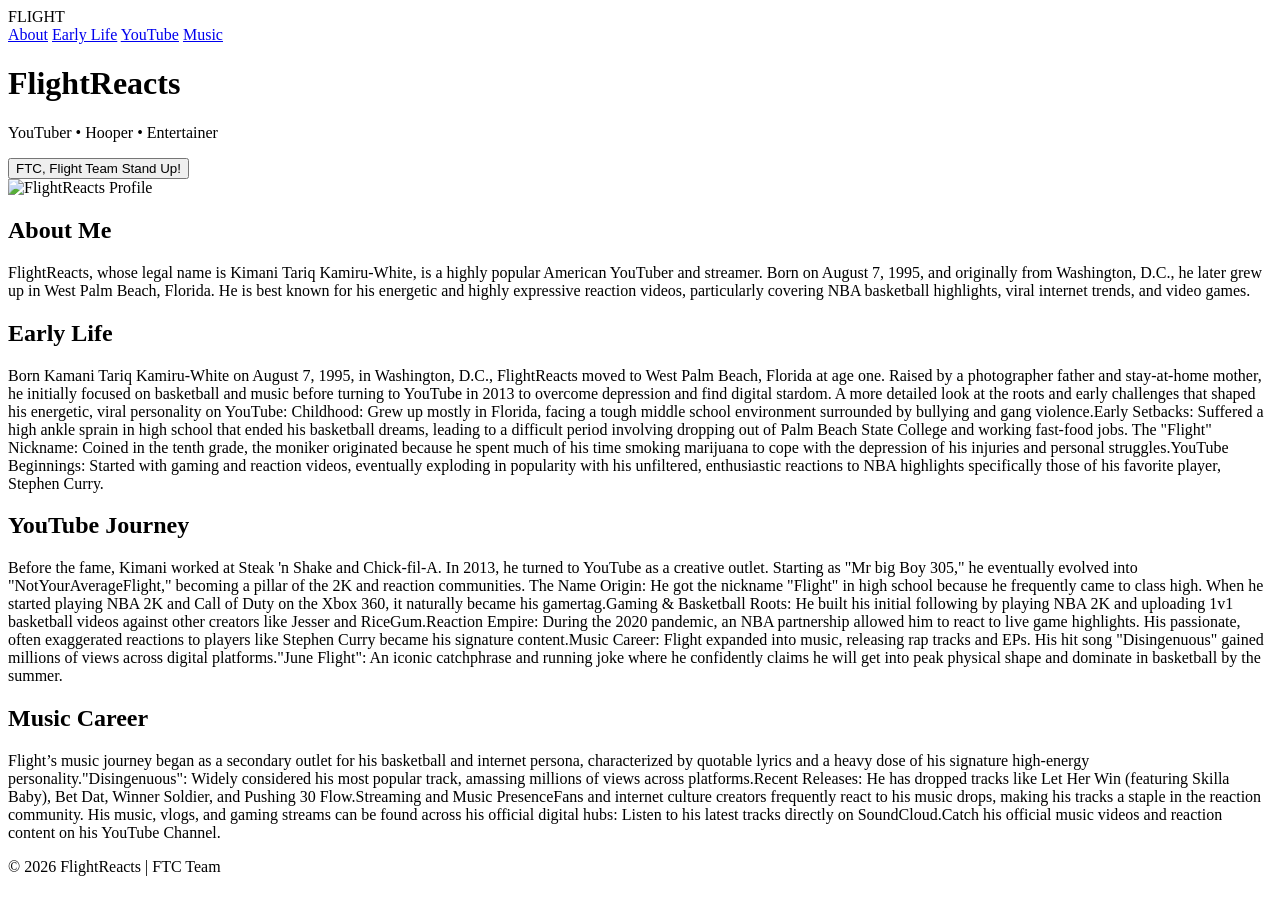
==== ProjectWebsite.html @ a97fafbb "Add ProjectWebsite.html for FlightReacts bio Created a new HTML file for the FlightReacts official b" ====
<!DOCTYPE html>
<html lang="en">
<head>
    <meta charset="UTF-8">
    <meta name="viewport" content="width=device-width, initial-scale=1.0">
    <title>FlightReacts | Official Bio</title>
    <link rel="stylesheet" href="ProjectWebsite.css">
    <link href="https://fonts.googleapis.com/css2?family=Inter:wght@400;700;900&display=swap" rel="stylesheet">
</head>
<body>

    <header id="main-header">
        <nav>
            <div class="logo">FLIGHT</div>
            <div class="nav-links">
                <a href="#about">About</a>
                <a href="#early">Early Life</a>
                <a href="#youtube">YouTube</a>
                <a href="#music">Music</a>
            </div>
</nav>
        <div class="hero">
            <h1>FlightReacts</h1>
            <p class="tagline">YouTuber • Hooper • Entertainer</p>
            <button id="cta-btn">FTC, Flight Team Stand Up!</button>
        </div>
</header>
<main class="container">
        <div class="profile-section">
            <img src="LegacyFlight.jpg" alt="FlightReacts Profile" class="profile-img">
        </div>

<section id="about" class="fade-in">
            <h2>About Me</h2>
            <p>FlightReacts, whose legal name is Kimani Tariq Kamiru-White, is a highly popular American YouTuber and streamer. Born on August 7, 1995, and originally from Washington, D.C., he later grew up in West Palm Beach, Florida. He is best known for his energetic and highly expressive reaction videos, particularly covering NBA basketball highlights, viral internet trends, and video games.</p>
</section>

<section id="early" class="fade-in">
            <h2>Early Life</h2>
            <p>Born Kamani Tariq Kamiru-White on August 7, 1995, in Washington, D.C., FlightReacts moved to West Palm Beach, Florida at age one. Raised by a photographer father and stay-at-home mother, he initially focused on basketball and music before turning to YouTube in 2013 to overcome depression and find digital stardom. A more detailed look at the roots and early challenges that shaped his energetic, viral personality on YouTube: Childhood: Grew up mostly in Florida, facing a tough middle school environment surrounded by bullying and gang violence.Early Setbacks: Suffered a high ankle sprain in high school that ended his basketball dreams, leading to a difficult period involving dropping out of Palm Beach State College and working fast-food jobs. The "Flight" Nickname: Coined in the tenth grade, the moniker originated because he spent much of his time smoking marijuana to cope with the depression of his injuries and personal struggles.YouTube Beginnings: Started with gaming and reaction videos, eventually exploding in popularity with his unfiltered, enthusiastic reactions to NBA highlights specifically those of his favorite player, Stephen Curry.</p>
</section>

<section id="youtube" class="fade-in">
            <h2>YouTube Journey</h2>
            <p>Before the fame, Kimani worked at Steak 'n Shake and Chick-fil-A. In 2013, he turned to YouTube as a creative outlet. Starting as "Mr big Boy 305," he eventually evolved into "NotYourAverageFlight," becoming a pillar of the 2K and reaction communities. The Name Origin: He got the nickname "Flight" in high school because he frequently came to class high. When he started playing NBA 2K and Call of Duty on the Xbox 360, it naturally became his gamertag.Gaming & Basketball Roots: He built his initial following by playing NBA 2K and uploading 1v1 basketball videos against other creators like Jesser and RiceGum.Reaction Empire: During the 2020 pandemic, an NBA partnership allowed him to react to live game highlights. His passionate, often exaggerated reactions to players like Stephen Curry became his signature content.Music Career: Flight expanded into music, releasing rap tracks and EPs. His hit song "Disingenuous" gained millions of views across digital platforms."June Flight": An iconic catchphrase and running joke where he confidently claims he will get into peak physical shape and dominate in basketball by the summer.</p>
</section>

<section id="music" class="fade-in">
            <h2>Music Career</h2>
            <p>Flight’s music journey began as a secondary outlet for his basketball and internet persona, characterized by quotable lyrics and a heavy dose of his signature high-energy personality."Disingenuous": Widely considered his most popular track, amassing millions of views across platforms.Recent Releases: He has dropped tracks like Let Her Win (featuring Skilla Baby), Bet Dat, Winner Soldier, and Pushing 30 Flow.Streaming and Music PresenceFans and internet culture creators frequently react to his music drops, making his tracks a staple in the reaction community. His music, vlogs, and gaming streams can be found across his official digital hubs: Listen to his latest tracks directly on SoundCloud.Catch his official music videos and reaction content on his YouTube Channel.</p>
</section>
    </main>

<footer>
        <p>© 2026 FlightReacts | FTC Team</p>
</footer>

    <script src="ProjectWebsite.js"></script>
</body>
</html>
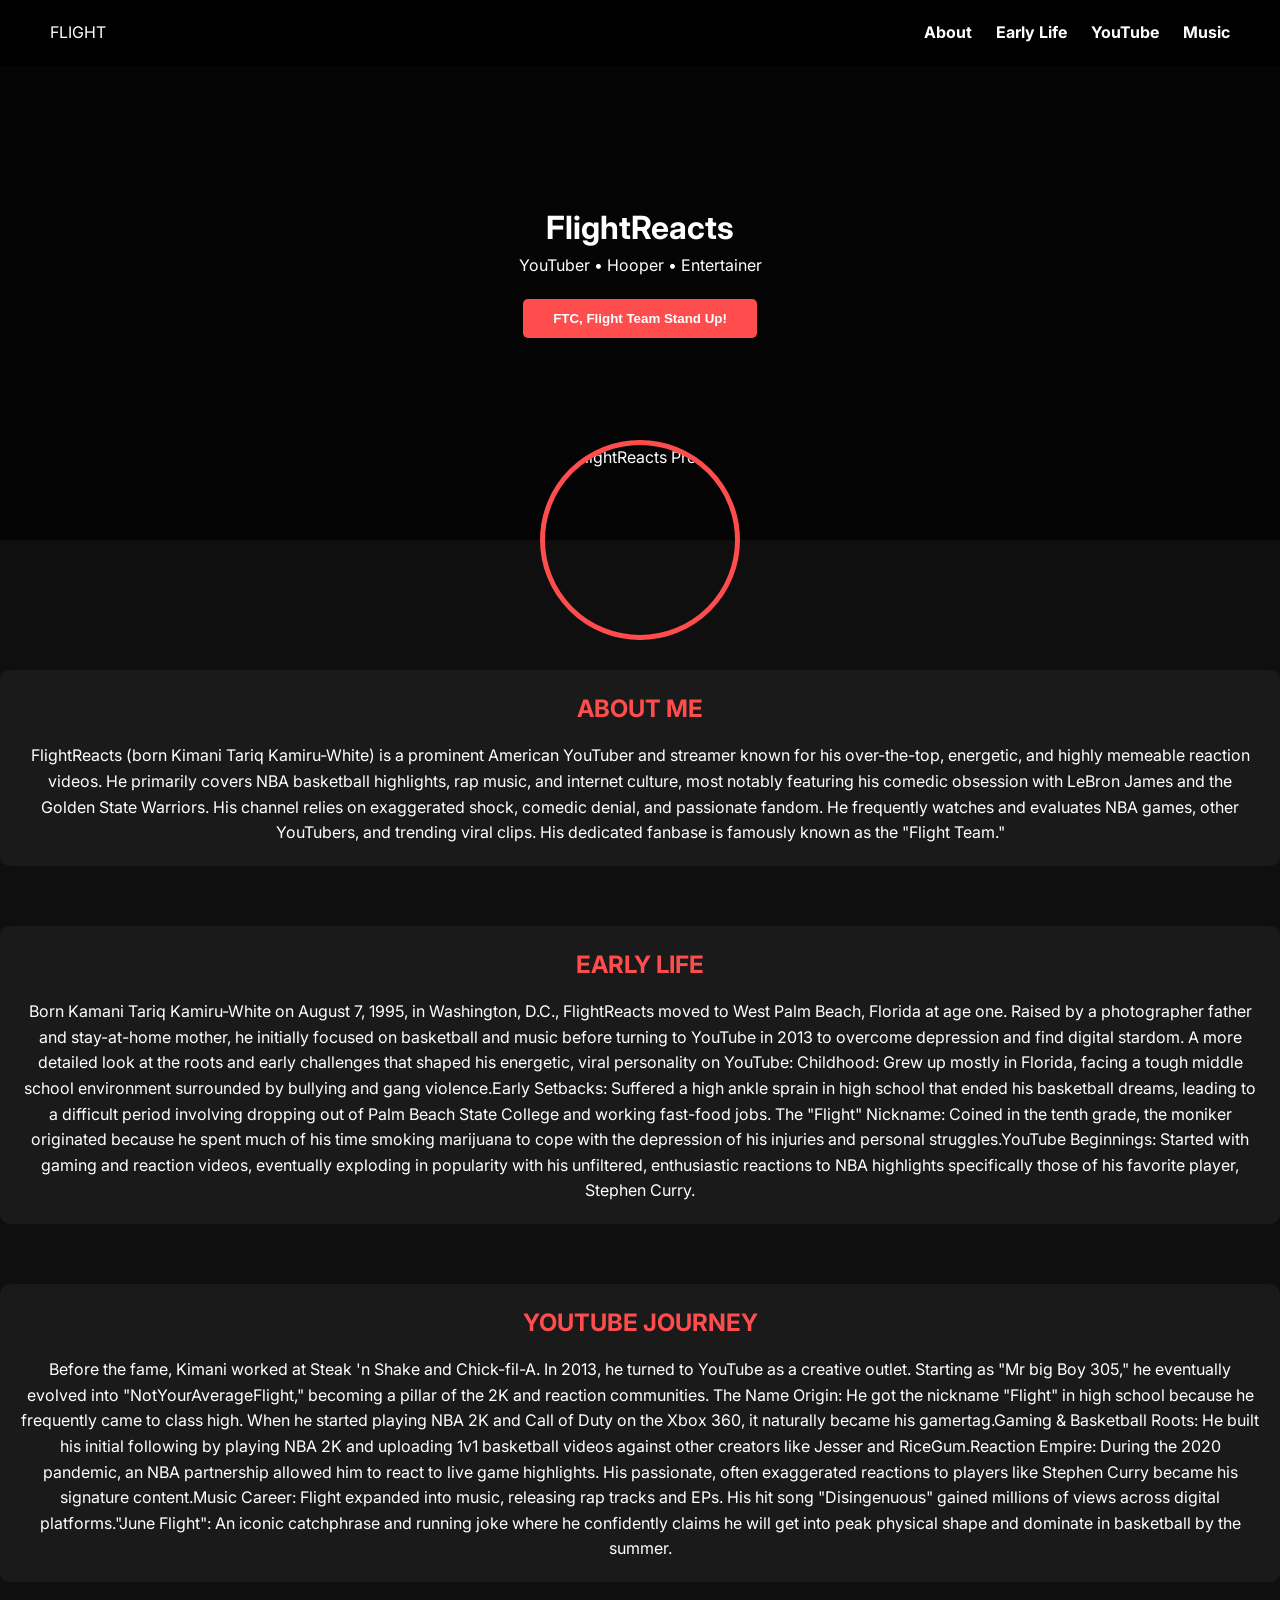
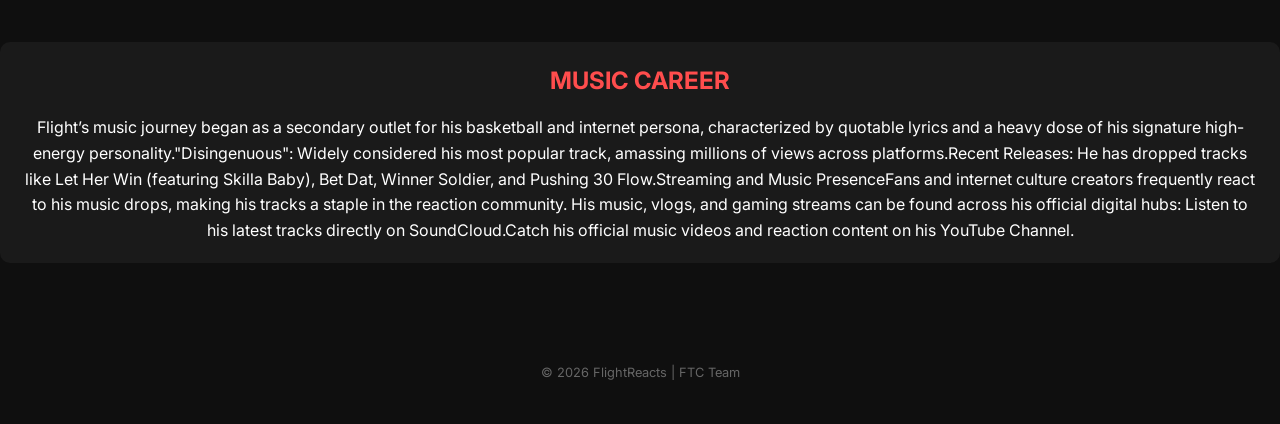
==== commit fe7363ee: "Update ProjectWebsite.html" ====
--- a/ProjectWebsite.html
+++ b/ProjectWebsite.html
@@ -1,4 +1,5 @@
 <!DOCTYPE html>
+<center>
 <html lang="en">
 <head>
     <meta charset="UTF-8">
@@ -32,7 +33,7 @@
 
 <section id="about" class="fade-in">
             <h2>About Me</h2>
-            <p>FlightReacts, whose legal name is Kimani Tariq Kamiru-White, is a highly popular American YouTuber and streamer. Born on August 7, 1995, and originally from Washington, D.C., he later grew up in West Palm Beach, Florida. He is best known for his energetic and highly expressive reaction videos, particularly covering NBA basketball highlights, viral internet trends, and video games.</p>
+            <p>FlightReacts (born Kimani Tariq Kamiru-White) is a prominent American YouTuber and streamer known for his over-the-top, energetic, and highly memeable reaction videos. He primarily covers NBA basketball highlights, rap music, and internet culture, most notably featuring his comedic obsession with LeBron James and the Golden State Warriors. His channel relies on exaggerated shock, comedic denial, and passionate fandom. He frequently watches and evaluates NBA games, other YouTubers, and trending viral clips. His dedicated fanbase is famously known as the "Flight Team."</p>
 </section>
 
 <section id="early" class="fade-in">
--- a/ProjectWebsite.css
+++ b/ProjectWebsite.css
@@ -0,0 +1,80 @@
+:root {
+    --primary: #ff4d4d;
+    --bg: #0f0f0f;
+    --text: #ffffff;
+    --secondary: #1a1a1a;
+}
+
+* { margin: 0; padding: 0; box-sizing: border-box; }
+
+body {
+    background-color: var(--bg);
+    color: var(--text);
+    font-family: 'Inter', sans-serif;
+    line-height: 1.6;
+    scroll-behavior: smooth;
+}
+
+header {
+    height: 60vh;
+    background: linear-gradient(rgba(0,0,0,0.7), rgba(0,0,0,0.7)), url('LegacyFlight.jpg') center/cover;
+    display: flex;
+    flex-direction: column;
+    justify-content: center;
+    align-items: center;
+    text-align: center;
+}
+
+nav {
+     position: fixed;
+    top: 0;
+    width: 100%;
+    padding: 20px 50px;
+    display: flex;
+    justify-content: space-between;
+    background: rgba(0,0,0,0.8);
+}
+
+.nav-links a {
+    color: white;
+    text-decoration: none;
+    margin-left: 20px;
+    font-weight: bold;
+    transition: 0.3s;
+}
+
+#cta-btn {
+    margin-top: 20px;
+    padding: 12px 30px;
+    background: var(--primary);
+    border: none;
+    color: white;
+    font-weight: bold;
+    cursor: pointer;
+    border-radius: 5px;
+}
+
+.profile-img {
+    width: 200px;
+    height: 200px;
+    border-radius: 50%;
+    object-fit: cover;
+    border: 5px solid var(--primary);
+    display: block;
+    margin: -100px auto 30px auto;
+}
+
+.fade-in {
+    opacity: 0;
+    transition: opacity 0.6s ease-out, transform 0.6s ease-out;
+  }
+   
+  .fade-in.visible {
+    opacity: 1;
+    transform: translateY(0);
+  }
+  
+section { margin-bottom: 60px; padding: 20px; background: var(--secondary); border-radius: 10px; }
+h2 { color: var(--primary); margin-bottom: 15px; text-transform: uppercase; }
+
+footer { text-align: center; padding: 40px; font-size: 0.8rem; color: #666; }
